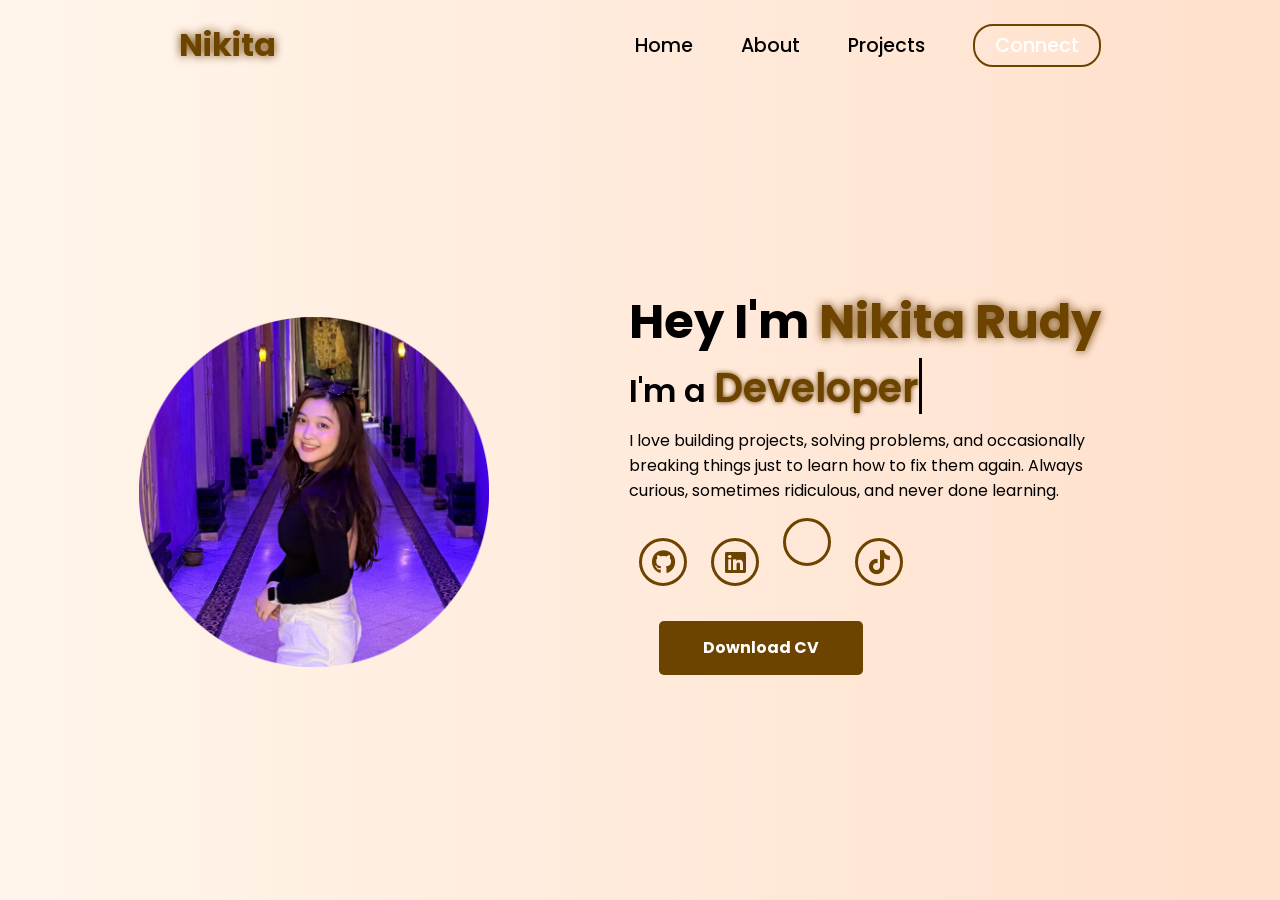
==== index.html @ a729717c "." ====
<!DOCTYPE html>
<html lang="en">
<head>
    <meta charset="UTF-8">
    <meta name="viewport" content="width=device-width, initial-scale=1.0">
    <link rel="stylesheet" href="https://cdnjs.cloudflare.com/ajax/libs/font-awesome/6.7.1/css/all.min.css">
    <title>Amelia Portfolio</title>
    <link rel="stylesheet" href="style.css">
    <link rel="stylesheet" href="https://unpkg.com/aos@next/dist/aos.css" />
</head>
<body>
    <div id="navbar-placeholder"></div>
        <section>
            <div class="main-container">
                <div class="image" data-aos="zoom-in-right" data-aos-duration="2500">
                    <img src="profilepic-photoaidcom-cropped.jpeg" alt="ProfilePic">
                </div>
                <div class="content">
                    <h1 data-aos="fade-left" data-aos-duration="1000" data-aos-delay="800">Hey I'm <span>Nikita Rudy </span></h1>
                    <div class="typewriter" data-aos="fade-right" data-aos-duration="1000" data-aos-delay="900">I'm a <span></span></div>
                    <p data-aos="flip-up" data-aos-duration="1000" data-aos-delay="1000">I love building projects, solving problems, and occasionally
  breaking things just to learn how to fix them again. Always curious, sometimes ridiculous,
  and never done learning.</p>
                    <div class="social-links" data-aos="flip-down" data-aos-duration="1000" data-aos-delay="1200">
                        <a href="https://github.com/nikitanathaniarudy" ><i class="fa-brands fa-github"></i></a>
                        
                        <a href="https://www.linkedin.com/in/nikita-nathania-rudy-60177925a/"><i class="fa-brands fa-linkedin"></i></a>
                        <a href="https://devpost.com/ocoiii18?ref_content=user-portfolio&ref_feature=portfolio&ref_medium=global-nav"><i class ="fa-brands fa-devpost"></i></a>
                        <a href="https://www.tiktok.com/@nikitanathania10"><i class="fa-brands fa-tiktok"></i></a>
                    </div>
                    <div class="btn" data-aos="zoom-out-left" data-aos-duration="1000" data-aos-delay="1300">
                        <a href="Resume_Nikita_Rudy(fix).pdf" target="_blank">
                        <button>Download CV</button>
                        </a>
                    </div>
                </div>
            </div>
        </section>
        <script>
            fetch("navbar.html")
              .then(response => response.text())
              .then(data => {
                document.getElementById("navbar-placeholder").innerHTML = data;
              });
          </script>
        <script src="https://unpkg.com/aos@next/dist/aos.js"></script>
        <script>
          AOS.init({offset:0});
        </script>
        <script>
            function hamburg(){
                const navbar = document.querySelector(".dropdown")
                navbar.style.transform = "translateY(0px)"
            }
            function cancel(){
                const navbar = document.querySelector(".dropdown")
                navbar.style.transform = "translateY(-500px)"
            }
        </script>
</body>
</html>
---- style.css ----
@import url('https://fonts.googleapis.com/css2?family=Poppins:wght@100;200;300;400;500;600&display=swap');

*{
    padding: 0;
    margin: 0;
    font-family: 'Poppins', sans-serif;
    box-sizing: border-box;
}

html{
    overflow-x: hidden;
}

body{
    width: 100%;
    height: 100vh;
    overflow: hidden;
    background: linear-gradient(to right, rgb(255,255,255), rgb(254,215,173));
}

nav{
    width: 100%;
    height: 10vh;
    position: sticky;
}


.nav-container{
    width: 100%;
    height: 100%;
    display: flex;
    justify-content: space-around;
    align-items: center;
}

.logo{
    color: black;
    font-size: 2rem;
    font-weight: bolder;
}

.logo span{
    color: rgb(109,67, 0);
    text-shadow: 0 0 10px rgb(109,67, 0);
}

.hamburg, .cancel{
    cursor: pointer;
    position: absolute;
    right: 15px;
    top: 10px;
    color: black;
    font-size: 2rem;
    display: none;
}

.nav-container .links {
    display: flex;
    gap: 3rem;
    align-items: center;
}

.nav-container .links a{
    position: relative;
    font-size: 1.2rem;
    color: black;
    text-decoration: none;
    font-weight: 500;
    transform: 0.3s linear;
}

.nav-container .links a::before{
    position: absolute;
    content: "";
    bottom: -3px;
    left: 0;
    width: 0%;
    height: 3px;
    background-color: rgb(109,67, 0);
    transition: 0.2s linear;
}

.nav-container .links a:hover::before{
    width: 100%;
}

.nav-container .contact-btn{
    background-color: transparent;
    padding: 5px 20px;
    border-radius: 20px;
    border: 2px solid rgb(109,67, 0);
    transition: 0.2s linear;
}

.nav-container .contact-btn a{
    color: white;
    transition: 0.3s linear;
}

.nav-container .contact-btn:hover, .nav-container .contact-btn:hover a{
    background-color: rgb(109,67, 0);
    color: white;
}

.nav-container .links a:hover{
    color: rgb(109,67, 0);
}

.dropdown{
    z-index: 100;
    position: absolute;
    top: 0;
    transform: translateY(-500px);
    width: 100%;
    height: auto;
    backdrop-filter: brightness(40%) blur(3px);
    box-shadow: 0 0 20px black;
    transition: 0.2s linear;
}

.dropdown .links a{
    color: white;
    display: flex;
    text-decoration: none;
    justify-content: center;
    padding: 15px 0;
    align-items: center;
    transition: 0.2s linear;
}

.dropdown .links a:hover{
    background-color: rgb(109,67, 0);
}

section{
    width: 100%;
    height: 90vh;
}

.main-container{
    width: 100%;
    height: 100%;
    display: flex;
    justify-content: space-evenly;
    align-items: center;
}
.main-container .image {
  position: relative;
  z-index: 1;
  width: 45%;
  max-width: 350px; /* caps the image size on large screens */
}
.main-container .image img{
    width: 100%;
}

.main-container .content{
    color: black;
    width: 40%;
    min-height: 100px;
}

.content h1{
    font-size: clamp(1rem, 2rem + 5vw, 3rem);
}

.content h1 span{
    color: rgb(109,67, 0);
    text-shadow: 0 0 10px rgb(109,67, 0);
}

.content .typewriter{
    font-weight: 600;
    font-size: clamp(1rem, 1rem + 5vw, 2rem);
}

.content .typewriter span{
    color: rgb(109,67, 0);
    font-size: 2.5rem;
    text-shadow: 0 0 5px rgb(109,67, 0);
    position: relative;
    transition: 0.3s linear;
}

.typewriter span::before{
    content: "Developer";
    animation: words 15s infinite;
}

.typewriter span::after{
    content: "";
    position: absolute;
    width: calc(100% + 8px);
    height: 100%;
    border-left: 3px solid black;
    animation:  cursor 0.6s linear infinite;
}

@keyframes cursor {
    to{
        border-left: 3px solid #b74b4b;
    }
}

@keyframes words {
    0%, 33%{
        content: "CS Student";
    }
    34%, 66%{
        content: "Full-Stack Developer";
    }
    67%, 100%{
        content: "Tech Explorer";
    }
}

.content p{
    font-size: clamp(0.4rem, 0.2rem + 9vw, 1rem);
    margin: 10px 0;
}

.social-links i{
    display: inline-flex;
    justify-content: center;
    align-items: center;
    width: 3rem;
    height: 3rem;
    background-color:transparent;
    border: 0.2rem solid rgb(109,67, 0);
    border-radius: 50%;
    color:rgb(109,67, 0);
    margin: 5px 10px;
    font-size: 1.5rem;
    transition: 0.2s linear;
}

.social-links i:hover{
    scale: 1.3;
    color: white;
    background-color: rgb(109,67, 0);
    filter: drop-shadow(0 0 10px rgb(109,67,0));
}

.content button{
    width: 40%;
    height: 6vh;
    margin: 30px;
    background-color: rgb(109,67, 0);
    color: white;
    border: none;
    outline: none;
    font-size: 100%;
    font-weight: 700;
    border-radius: 5px;
    transition: 0.2s linear;
}

.content button:hover{
 scale: 1.1;
 color: rgb(109,67, 0);
 border: 2px solid rgb(109,67, 0);
 background-color: transparent;
 font-weight: 700;
 box-shadow: 0 0 40px rgb(109,67, 0);
}

@media (max-width:884px) {
    body{
        overflow-y: visible;
    }

    nav .logo{
        position: absolute;
        top: 16px;
        left: 15px;
        font-size: 1.5rem;
    }

    .main-container{
        display: flex;
        flex-direction: column;
    }

    .nav-container .links{
        display: none;
    }

    .hamburg,.cancel{
        display: block;
    }

    .main-container .content{
        width: 80%;
    }

    .social-links i{
        width: 2.5rem;
        height: 2.5rem;
        font-size: 1.5rem;
    }
    .cancel{
        color: white;
    }

    .main-container .image{
        width: 80%;
        margin-bottom: 0px;
    }
}
/* Outer wrapper to center the project container */
/* Full-page scrollable layout */
body, html {
    margin: 0;
    padding: 0;
    height: 100%;
    font-family: 'Montserrat', sans-serif;
    background: linear-gradient(to right, #fff5eb, #ffe0cc);
    overflow-y: scroll;
  }
  
  /* Wrapper for all content */
  .projects-page {
    padding: 3rem 1rem;
    max-width: 900px;
    margin: 0 auto;
    text-align: center;
  }
  
  /* Title */
  .projects-page h1 {
    font-size: 2.5rem;
    margin-bottom: 2rem;
  }
  
  /* Container that stacks all project cards */
  .projects-container {
    display: flex;
    flex-direction: column;
    gap: 2rem;
  }
  
  /* Individual project block */
  .project-card {
    background:rgb(255, 194, 159);
    border-radius: 16px;
    padding: 2rem;
    box-shadow: 0 4px 12px rgba(0, 0, 0, 0.1);
    text-align: center;
  }
  
  /* Image */
  .project-image {
    width: 100%;
    max-width: 400px;
    height: auto;
    border-radius: 12px;
    margin-bottom: 1.5rem;
  }
  
  /* Headings and paragraph */
  .project-card h2 {
    font-size: 2rem;
    margin: 0 0 1rem;
    font-weight: 700;
  }
  
  .project-card p {
    font-size: 1.1rem;
    font-weight: 500;
    color: rgb(109,67,0);
    margin: 0;
  }
  .viewproject-button button {
    margin-top: 1rem;
    background-color: #f6dbc2;
    color:rgb(109,67,0);
    border: none;
    padding: 0.6rem 1.2rem;
    border-radius: 8px;
    font-size: 1rem;
    cursor: pointer;
    transition: background-color 0.3s ease;
  }
  
  .viewproject-button button:hover {
    background-color: #fca554;
  }
  
  /* About Section */
.about-header {
    font-size: 2.5rem;
    font-weight: 700;
    color: rgb(109, 67, 0);
    text-align: center;
    margin-top: 2rem;
    text-shadow: 0 0 5px rgba(109, 67, 0, 0.3);
  }
  
  .p-about {
    max-width: 800px;
    margin: 1rem auto 3rem;
    text-align: center;
    font-size: 1.5rem;
    color: #333;
    padding: 0 1rem;
  }
  
  /* Experience Section */
  .experience-box {
    display: flex;
    flex-direction: column;
    align-items: center;
    gap: 1.5rem;
    padding: 2rem 1rem;
    max-width: 900px;
    margin: 0 auto;
  }
  
  /* Individual Experience Item */
  .experience-header {
    background: rgb(255, 228, 207);
    border: 2px solid rgb(109, 67, 0);
    border-radius: 12px;
    padding: 1rem 2rem;
    width: 100%;
    max-width: 700px;
    text-align: center;
    box-shadow: 0 4px 8px rgba(109, 67, 0, 0.1);
    transition: transform 0.3s ease;
  }
  
  .experience-header:hover {
    transform: translateY(-5px);
  }
  
  .experience-header h1 {
    font-size: 1.25rem;
    color: rgb(109, 67, 0);
    font-weight: 600;
  }
  
  /* Responsive Tweaks */
  @media (max-width: 600px) {
    .about-header {
      font-size: 2rem;
    }
  
    .experience-header h1 {
      font-size: 1rem;
    }
  
    .experience-box {
      padding: 1rem;
    }
  }
  /* Form Container */
form {
    max-width: 500px;
    margin: 2rem auto;
    background-color: #fff3e6;
    padding: 2rem;
    border-radius: 12px;
    box-shadow: 0 4px 15px rgba(109, 67, 0, 0.2);
  }
  
  /* Heading */
  form h1,
  body > h1 {
    text-align: center;
    font-size: 2.2rem;
    color: rgb(109, 67, 0);
    margin-bottom: 1.5rem;
  }
  
  /* Form Labels */
  form label {
    display: block;
    margin-bottom: 0.5rem;
    font-weight: 600;
    color: rgb(109, 67, 0);
  }
  
  /* Inputs */
  .form-control {
    width: 100%;
    padding: 0.6rem 1rem;
    font-size: 1rem;
    border: 2px solid rgb(247, 200, 157);
    border-radius: 8px;
    margin-bottom: 1rem;
    outline: none;
    transition: 0.3s ease-in-out;
    background-color: #fff;
  }
  
  .form-control:focus {
    border-color: rgb(109, 67, 0);
    box-shadow: 0 0 5px rgb(109, 67, 0);
  }
  
  /* Small helper text */
  .form-text {
    font-size: 0.85rem;
    color: #7a5b39;
    margin-top: -0.5rem;
    margin-bottom: 1rem;
    display: block;
  }
  
  /* Checkbox */
  .form-check {
    display: flex;
    align-items: center;
    margin-bottom: 1.5rem;
  }
  
  .form-check-input {
    margin-right: 10px;
    accent-color: rgb(109, 67, 0);
  }
  
  .form-check-label {
    color: rgb(109, 67, 0);
  }
  
  /* Submit Button */
  .btn-primary {
    background-color: rgb(109, 67, 0);
    color: white;
    padding: 0.6rem 1.5rem;
    border: none;
    border-radius: 8px;
    font-size: 1rem;
    font-weight: 600;
    cursor: pointer;
    transition: background-color 0.3s ease, transform 0.2s ease;
  }
  
  .btn-primary:hover {
    background-color: #fca554;
    transform: scale(1.05);
  }
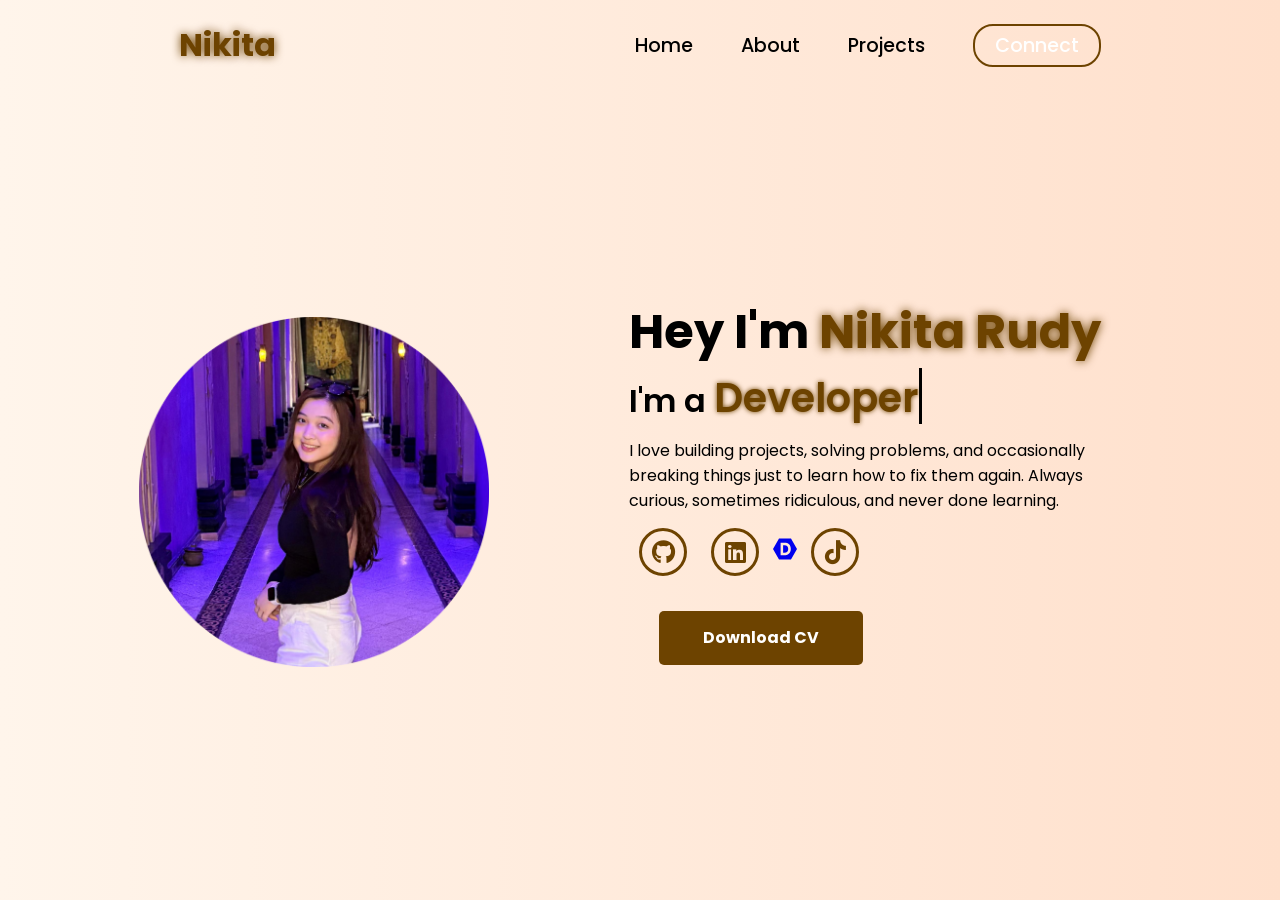
==== commit 7bc97750: "Update index.html" ====
--- a/index.html
+++ b/index.html
@@ -25,7 +25,12 @@
                         <a href="https://github.com/nikitanathaniarudy" ><i class="fa-brands fa-github"></i></a>
                         
                         <a href="https://www.linkedin.com/in/nikita-nathania-rudy-60177925a/"><i class="fa-brands fa-linkedin"></i></a>
-                        <a href="https://devpost.com/ocoiii18?ref_content=user-portfolio&ref_feature=portfolio&ref_medium=global-nav"><i class ="fa-brands fa-devpost"></i></a>
+                        <a href="https://devpost.com/ocoiii18" target="_blank" style="width:24px; height:24px; display:inline-block;">
+  <svg role="img" viewBox="0 0 24 24" width="24" height="24" fill="currentColor" xmlns="http://www.w3.org/2000/svg">
+    <title>Devpost</title>
+    <path d="M6.002 1.61L0 12.004 6.002 22.39h11.996L24 12.004 17.998 1.61zm1.593 4.084h3.947c3.605 0 6.276 1.695 6.276 6.31 0 4.436-3.21 6.302-6.456 6.302H7.595zm2.517 2.449v7.714h1.241c2.646 0 3.862-1.55 3.862-3.861.009-2.569-1.096-3.853-3.767-3.853Z"/>
+  </svg>
+</a>
                         <a href="https://www.tiktok.com/@nikitanathania10"><i class="fa-brands fa-tiktok"></i></a>
                     </div>
                     <div class="btn" data-aos="zoom-out-left" data-aos-duration="1000" data-aos-delay="1300">
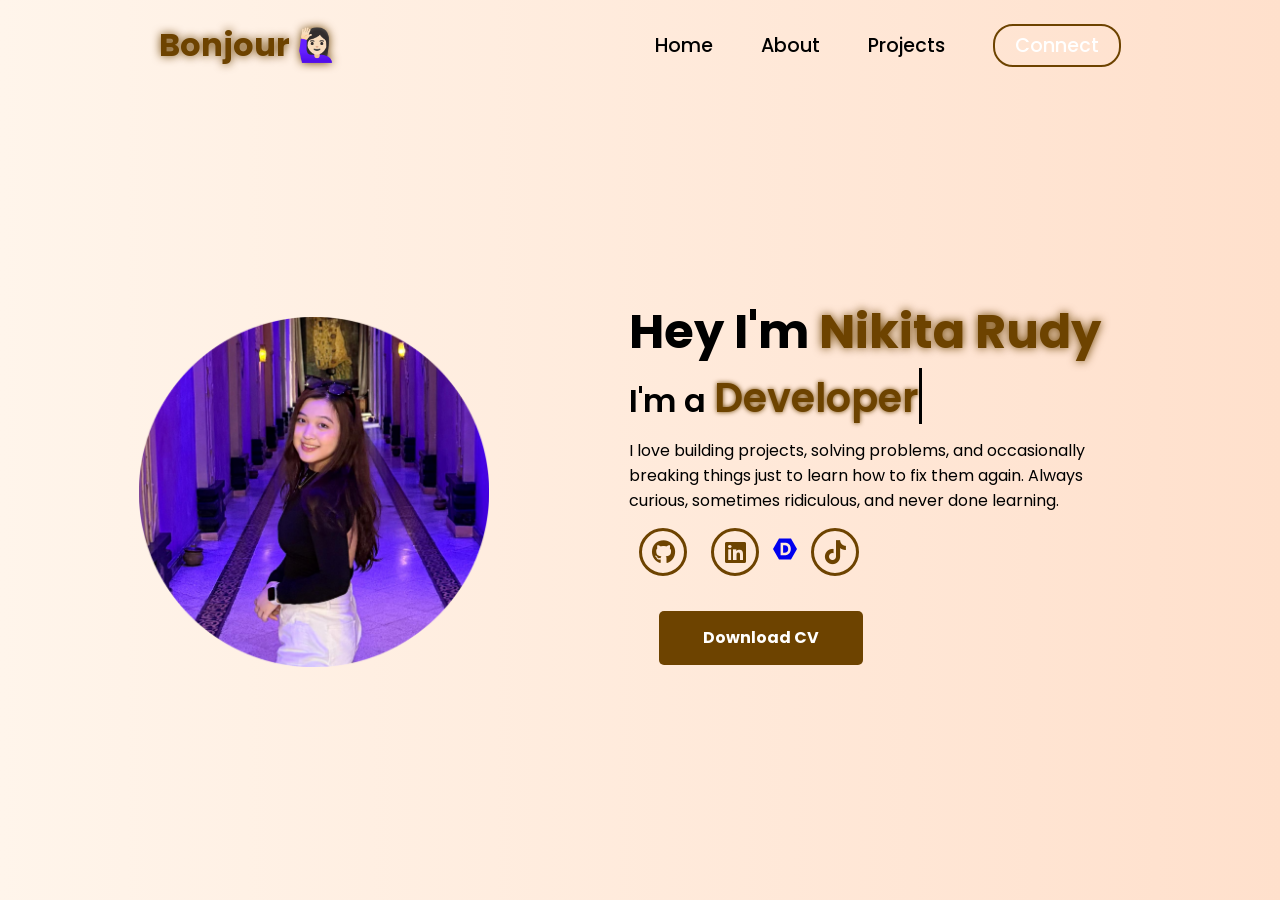
==== commit 85336fe2: "Update index.html" ====
--- a/index.html
+++ b/index.html
@@ -4,7 +4,7 @@
     <meta charset="UTF-8">
     <meta name="viewport" content="width=device-width, initial-scale=1.0">
     <link rel="stylesheet" href="https://cdnjs.cloudflare.com/ajax/libs/font-awesome/6.7.1/css/all.min.css">
-    <title>Amelia Portfolio</title>
+    <title>Nikita Portfolio</title>
     <link rel="stylesheet" href="style.css">
     <link rel="stylesheet" href="https://unpkg.com/aos@next/dist/aos.css" />
 </head>
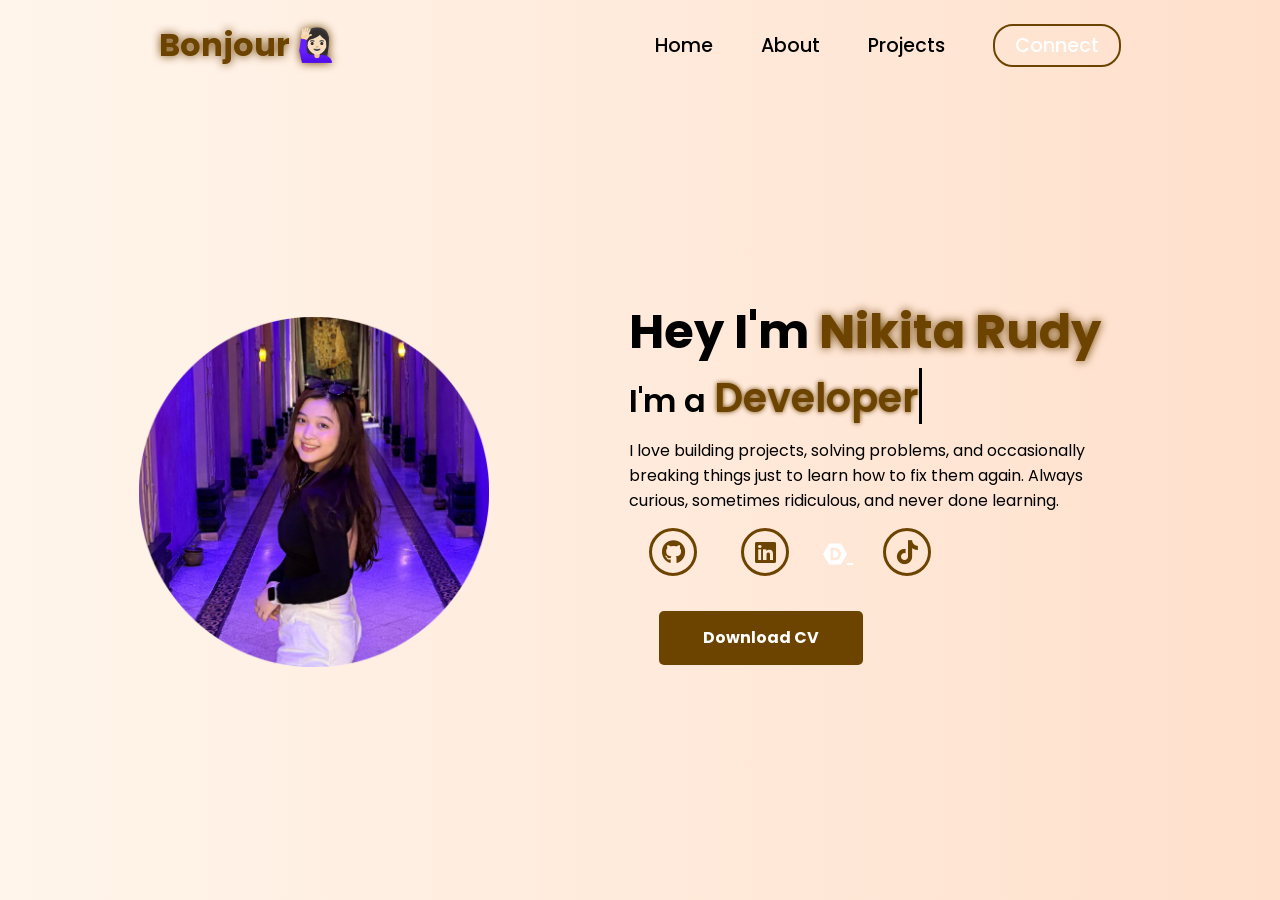
==== commit 2559bb9e: "." ====
--- a/index.html
+++ b/index.html
@@ -25,11 +25,11 @@
                         <a href="https://github.com/nikitanathaniarudy" ><i class="fa-brands fa-github"></i></a>
                         
                         <a href="https://www.linkedin.com/in/nikita-nathania-rudy-60177925a/"><i class="fa-brands fa-linkedin"></i></a>
-                        <a href="https://devpost.com/ocoiii18" target="_blank" style="width:24px; height:24px; display:inline-block;">
-  <svg role="img" viewBox="0 0 24 24" width="24" height="24" fill="currentColor" xmlns="http://www.w3.org/2000/svg">
-    <title>Devpost</title>
-    <path d="M6.002 1.61L0 12.004 6.002 22.39h11.996L24 12.004 17.998 1.61zm1.593 4.084h3.947c3.605 0 6.276 1.695 6.276 6.31 0 4.436-3.21 6.302-6.456 6.302H7.595zm2.517 2.449v7.714h1.241c2.646 0 3.862-1.55 3.862-3.861.009-2.569-1.096-3.853-3.767-3.853Z"/>
-  </svg>
+                        <a href="https://devpost.com/ocoiii18" target="_blank" class="devpost-icon">
+    <svg xmlns="http://www.w3.org/2000/svg" viewBox="0 0 24 24" width="24" height="24" fill="currentColor">
+      <path d="M6.002 1.61L0 12.004 6.002 22.39h11.996L24 12.004 17.998 1.61zm1.593 4.084h3.947c3.605 0 6.276 1.695 6.276 6.31 0 4.436-3.21 6.302-6.456 6.302H7.595zm2.517 2.449v7.714h1.241c2.646 0 3.862-1.55 3.862-3.861.009-2.569-1.096-3.853-3.767-3.853Z"/>
+    </svg>
+  </a>
 </a>
                         <a href="https://www.tiktok.com/@nikitanathania10"><i class="fa-brands fa-tiktok"></i></a>
                     </div>
--- a/style.css
+++ b/style.css
@@ -540,6 +540,23 @@
     background-color: #fca554;
     transform: scale(1.05);
   }
+  .social-links a {
+  color: #ffffff;        /* base color */
+  font-size: 24px;       /* size for FA icons */
+  margin: 0 10px;
+  transition: 0.3s;
+}
+
+.social-links a svg {
+  width: 24px; 
+  height: 24px;
+  fill: currentColor;   /* inherit the same color as FA icons */
+  vertical-align: middle;
+}
+
+.social-links a:hover {
+  color: #57C1FF;       /* hover highlight (Devpost blue) */
+}
 
   
   
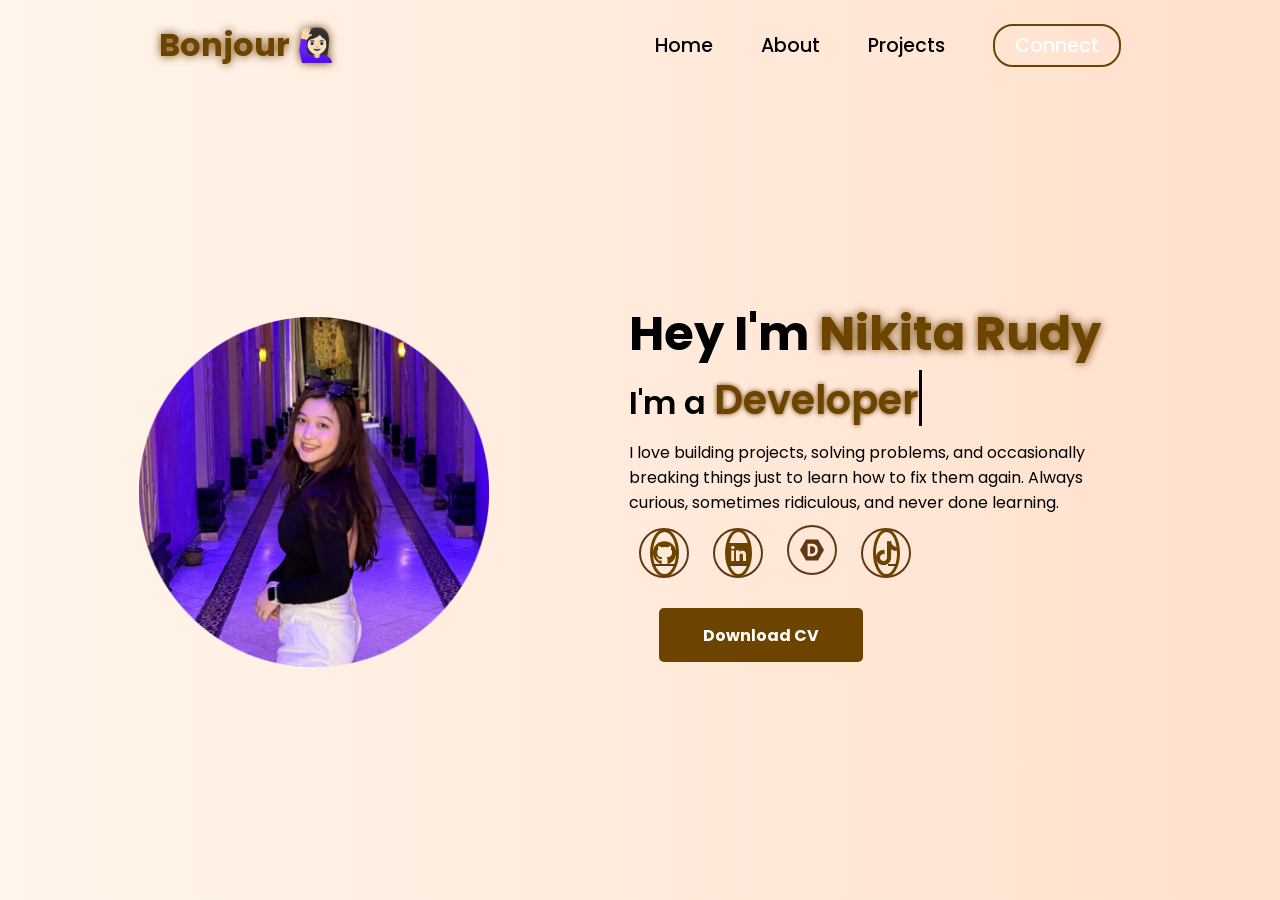
==== commit ae54f38a: "." ====
--- a/index.html
+++ b/index.html
@@ -25,10 +25,11 @@
                         <a href="https://github.com/nikitanathaniarudy" ><i class="fa-brands fa-github"></i></a>
                         
                         <a href="https://www.linkedin.com/in/nikita-nathania-rudy-60177925a/"><i class="fa-brands fa-linkedin"></i></a>
-                        <a href="https://devpost.com/ocoiii18" target="_blank" class="devpost-icon">
-    <svg xmlns="http://www.w3.org/2000/svg" viewBox="0 0 24 24" width="24" height="24" fill="currentColor">
-      <path d="M6.002 1.61L0 12.004 6.002 22.39h11.996L24 12.004 17.998 1.61zm1.593 4.084h3.947c3.605 0 6.276 1.695 6.276 6.31 0 4.436-3.21 6.302-6.456 6.302H7.595zm2.517 2.449v7.714h1.241c2.646 0 3.862-1.55 3.862-3.861.009-2.569-1.096-3.853-3.767-3.853Z"/>
-    </svg>
+                       <a href="https://devpost.com/ocoiii18" target="_blank" class="devpost-icon">
+  <svg xmlns="http://www.w3.org/2000/svg" viewBox="0 0 24 24" width="24" height="24" fill="currentColor">
+    <path d="M6.002 1.61L0 12.004 6.002 22.39h11.996L24 12.004 17.998 1.61zm1.593 4.084h3.947c3.605 0 6.276 1.695 6.276 6.31 0 4.436-3.21 6.302-6.456 6.302H7.595zm2.517 2.449v7.714h1.241c2.646 0 3.862-1.55 3.862-3.861.009-2.569-1.096-3.853-3.767-3.853Z"/>
+  </svg>
+</a>
   </a>
 </a>
                         <a href="https://www.tiktok.com/@nikitanathania10"><i class="fa-brands fa-tiktok"></i></a>
--- a/style.css
+++ b/style.css
@@ -540,18 +540,23 @@
     background-color: #fca554;
     transform: scale(1.05);
   }
-  .social-links a {
-  color: #ffffff;        /* base color */
-  font-size: 24px;       /* size for FA icons */
+ .social-links a {
+  color: #603813;             /* brown tone */
+  font-size: 24px;
   margin: 0 10px;
   transition: 0.3s;
-}
-
+  display: inline-flex;
+  align-items: center;
+  justify-content: center;
+  width: 50px;                /* same size circle */
+  height: 50px;
+  border: 2px solid currentColor;
+  border-radius: 50%;
+}
 .social-links a svg {
-  width: 24px; 
+  width: 24px;
   height: 24px;
-  fill: currentColor;   /* inherit the same color as FA icons */
-  vertical-align: middle;
+  fill: currentColor;
 }
 
 .social-links a:hover {
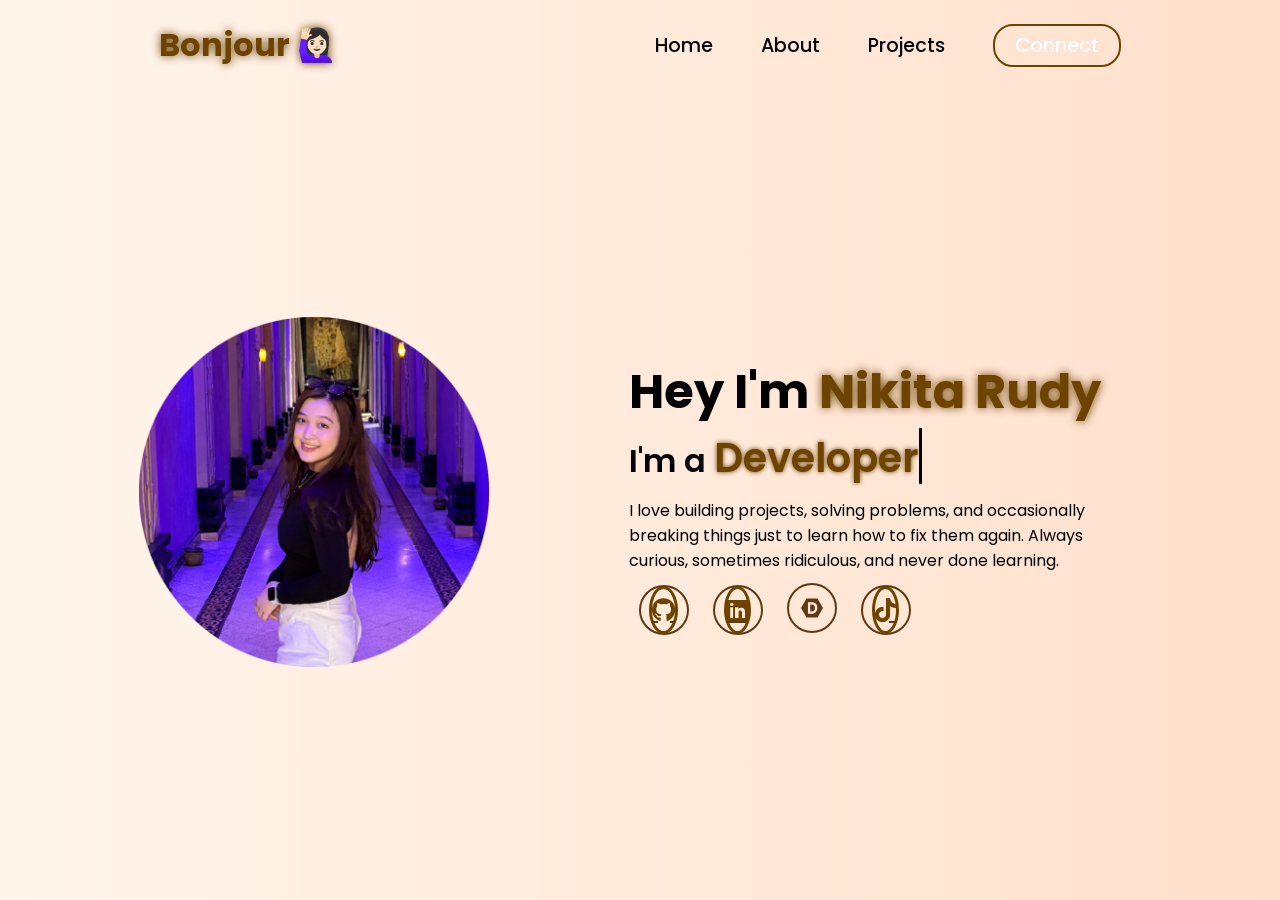
==== commit 07027527: "." ====
--- a/index.html
+++ b/index.html
@@ -21,26 +21,18 @@
                     <p data-aos="flip-up" data-aos-duration="1000" data-aos-delay="1000">I love building projects, solving problems, and occasionally
   breaking things just to learn how to fix them again. Always curious, sometimes ridiculous,
   and never done learning.</p>
-                    <div class="social-links" data-aos="flip-down" data-aos-duration="1000" data-aos-delay="1200">
-                        <a href="https://github.com/nikitanathaniarudy" ><i class="fa-brands fa-github"></i></a>
-                        
-                        <a href="https://www.linkedin.com/in/nikita-nathania-rudy-60177925a/"><i class="fa-brands fa-linkedin"></i></a>
-                       <a href="https://devpost.com/ocoiii18" target="_blank" class="devpost-icon">
-  <svg xmlns="http://www.w3.org/2000/svg" viewBox="0 0 24 24" width="24" height="24" fill="currentColor">
-    <path d="M6.002 1.61L0 12.004 6.002 22.39h11.996L24 12.004 17.998 1.61zm1.593 4.084h3.947c3.605 0 6.276 1.695 6.276 6.31 0 4.436-3.21 6.302-6.456 6.302H7.595zm2.517 2.449v7.714h1.241c2.646 0 3.862-1.55 3.862-3.861.009-2.569-1.096-3.853-3.767-3.853Z"/>
-  </svg>
-</a>
+                    <div class="social-links">
+  <a href="https://github.com/nikitanathaniarudy"><i class="fa-brands fa-github"></i></a>
+  <a href="https://www.linkedin.com/in/nikita-nathania-rudy-60177925a/"><i class="fa-brands fa-linkedin"></i></a>
+  <a href="https://devpost.com/ocoiii18" target="_blank" class="devpost">
+    <svg xmlns="http://www.w3.org/2000/svg" viewBox="0 0 24 24">
+      <path d="M6.002 1.61L0 12.004 6.002 22.39h11.996L24 12.004 17.998 1.61zm1.593 4.084h3.947c3.605 0 6.276 1.695 6.276 6.31 0 4.436-3.21 6.302-6.456 6.302H7.595zm2.517 2.449v7.714h1.241c2.646 0 3.862-1.55 3.862-3.861.009-2.569-1.096-3.853-3.767-3.853Z"/>
+    </svg>
   </a>
-</a>
-                        <a href="https://www.tiktok.com/@nikitanathania10"><i class="fa-brands fa-tiktok"></i></a>
-                    </div>
-                    <div class="btn" data-aos="zoom-out-left" data-aos-duration="1000" data-aos-delay="1300">
-                        <a href="Resume_Nikita_Rudy(fix).pdf" target="_blank">
-                        <button>Download CV</button>
-                        </a>
-                    </div>
-                </div>
-            </div>
+  <a href="https://www.tiktok.com/@nikitanathania10"><i class="fa-brands fa-tiktok"></i></a>
+</div>
+  
+    
         </section>
         <script>
             fetch("navbar.html")
--- a/style.css
+++ b/style.css
@@ -541,22 +541,23 @@
     transform: scale(1.05);
   }
  .social-links a {
-  color: #603813;             /* brown tone */
+  color: #603813;                 /* brown tone */
   font-size: 24px;
   margin: 0 10px;
   transition: 0.3s;
   display: inline-flex;
   align-items: center;
   justify-content: center;
-  width: 50px;                /* same size circle */
+  width: 50px;
   height: 50px;
-  border: 2px solid currentColor;
+  border: 2px solid currentColor; /* makes the circle */
   border-radius: 50%;
 }
+
 .social-links a svg {
-  width: 24px;
-  height: 24px;
-  fill: currentColor;
+  width: 22px;
+  height: 22px;
+  fill: currentColor;              /* inherits color */
 }
 
 .social-links a:hover {
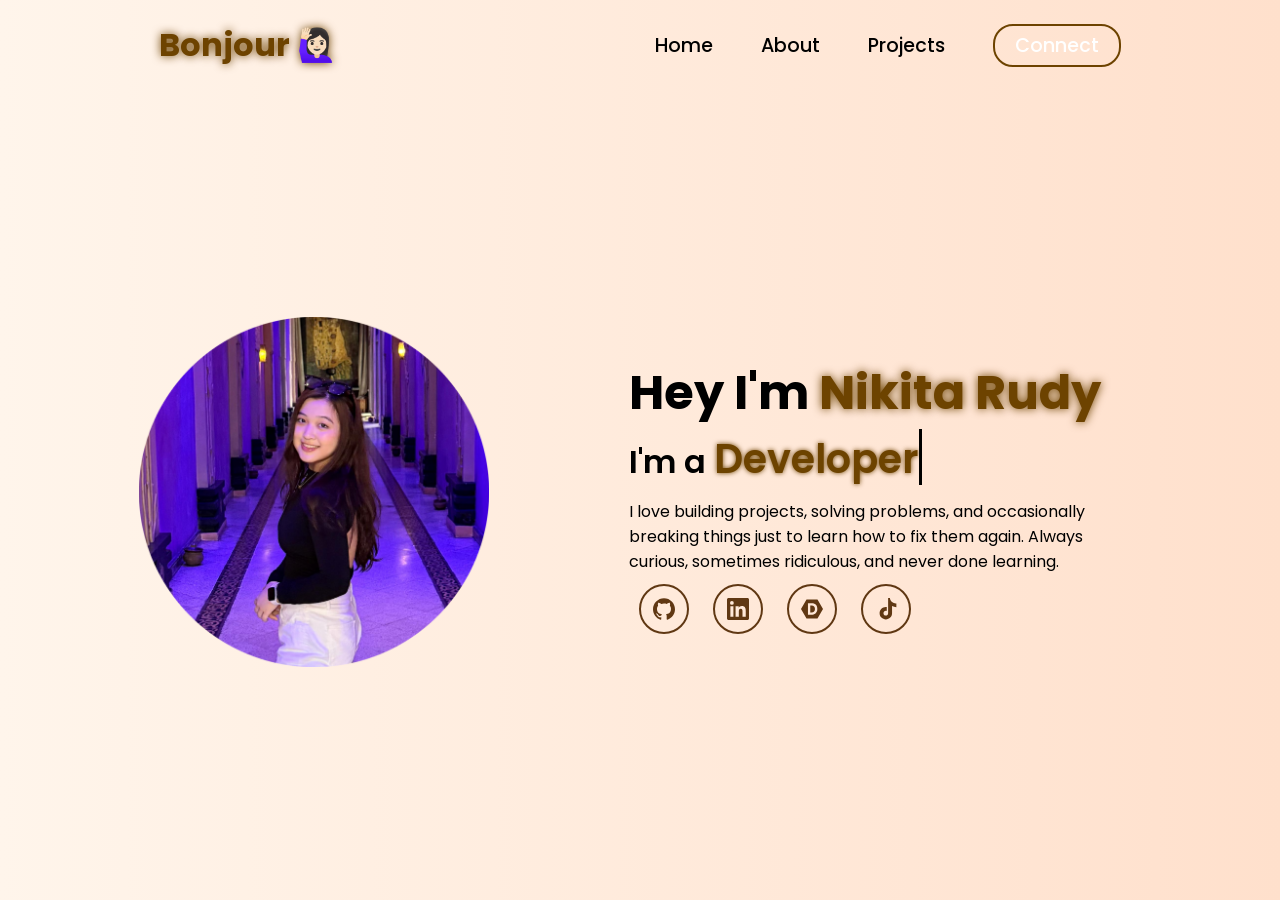
==== commit 46446589: "." ====
--- a/index.html
+++ b/index.html
@@ -22,14 +22,60 @@
   breaking things just to learn how to fix them again. Always curious, sometimes ridiculous,
   and never done learning.</p>
                     <div class="social-links">
-  <a href="https://github.com/nikitanathaniarudy"><i class="fa-brands fa-github"></i></a>
-  <a href="https://www.linkedin.com/in/nikita-nathania-rudy-60177925a/"><i class="fa-brands fa-linkedin"></i></a>
-  <a href="https://devpost.com/ocoiii18" target="_blank" class="devpost">
+  <!-- GitHub -->
+  <a href="https://github.com/nikitanathaniarudy" target="_blank">
     <svg xmlns="http://www.w3.org/2000/svg" viewBox="0 0 24 24">
-      <path d="M6.002 1.61L0 12.004 6.002 22.39h11.996L24 12.004 17.998 1.61zm1.593 4.084h3.947c3.605 0 6.276 1.695 6.276 6.31 0 4.436-3.21 6.302-6.456 6.302H7.595zm2.517 2.449v7.714h1.241c2.646 0 3.862-1.55 3.862-3.861.009-2.569-1.096-3.853-3.767-3.853Z"/>
+      <path d="M12 .297c-6.63 0-12 5.373-12 12 0 5.303 
+      3.438 9.8 8.205 11.385.6.113.82-.258.82-.577 
+      0-.285-.01-1.04-.015-2.04-3.338.724-4.042-1.61-4.042-1.61-.546-1.387-1.333-1.757-1.333-1.757-1.09-.744.084-.729.084-.729 
+      1.205.084 1.84 1.236 1.84 1.236 1.07 1.835 2.807 1.305 
+      3.492.998.108-.776.418-1.305.762-1.605-2.665-.305-5.466-1.332-5.466-5.93 
+      0-1.31.468-2.38 1.235-3.22-.135-.304-.54-1.527.105-3.176 
+      0 0 1.005-.322 3.3 1.23a11.52 11.52 0 0 1 3-.405c1.02.005 
+      2.045.138 3 .405 2.28-1.552 3.285-1.23 3.285-1.23.645 
+      1.65.24 2.872.12 3.176.765.84 1.23 1.91 1.23 
+      3.22 0 4.61-2.805 5.62-5.475 5.92.42.36.81 
+      1.096.81 2.22 0 1.606-.015 2.896-.015 
+      3.286 0 .315.21.69.825.57C20.565 22.092 24 
+      17.592 24 12.297c0-6.627-5.373-12-12-12"/>
     </svg>
   </a>
-  <a href="https://www.tiktok.com/@nikitanathania10"><i class="fa-brands fa-tiktok"></i></a>
+
+  <!-- LinkedIn -->
+  <a href="https://www.linkedin.com/in/nikita-nathania-rudy-60177925a/" target="_blank">
+    <svg xmlns="http://www.w3.org/2000/svg" viewBox="0 0 24 24">
+      <path d="M20.447 20.452h-3.554v-5.569c0-1.328-.026-3.037-1.852-3.037-1.853 
+      0-2.136 1.445-2.136 2.939v5.667H9.354V9h3.414v1.561h.049c.476-.9 
+      1.637-1.852 3.37-1.852 3.602 0 4.268 2.37 4.268 
+      5.455v6.288zM5.337 7.433a2.062 2.062 0 1 1 
+      0-4.124 2.062 2.062 0 0 1 0 4.124zM6.996 20.452H3.675V9h3.321v11.452zM22.225 
+      0H1.771C.792 0 0 .771 0 1.723v20.555C0 23.229.792 
+      24 1.771 24h20.451C23.2 24 24 23.229 24 
+      22.278V1.723C24 .771 23.2 0 22.222 0z"/>
+    </svg>
+  </a>
+
+  <!-- Devpost -->
+  <a href="https://devpost.com/ocoiii18" target="_blank">
+    <svg xmlns="http://www.w3.org/2000/svg" viewBox="0 0 24 24">
+      <path d="M6.002 1.61L0 12.004 6.002 22.39h11.996L24 12.004 17.998 1.61zm1.593 4.084h3.947c3.605 0 6.276 1.695 6.276 6.31 
+      0 4.436-3.21 6.302-6.456 6.302H7.595zm2.517 2.449v7.714h1.241c2.646 
+      0 3.862-1.55 3.862-3.861.009-2.569-1.096-3.853-3.767-3.853Z"/>
+    </svg>
+  </a>
+
+  <!-- TikTok -->
+  <a href="https://www.tiktok.com/@nikitanathania10" target="_blank">
+    <svg xmlns="http://www.w3.org/2000/svg" viewBox="0 0 24 24">
+      <path d="M12.139 0h4.137c.142 1.78 1.03 3.35 
+      2.33 4.44 1.3 1.09 3 1.59 4.71 1.44v4.2c-1.64-.05-3.28-.49-4.71-1.3v7.83c0 
+      1.8-.72 3.52-2 4.78-1.27 1.27-3 2-4.79 
+      2-1.79 0-3.52-.73-4.8-2-1.27-1.26-1.99-2.98-1.99-4.78 
+      0-3.73 3.02-6.76 6.75-6.76.35 0 .7.03 1.06.1v4.22c-.34-.11-.7-.17-1.06-.17-1.39 
+      0-2.52 1.14-2.52 2.54 0 1.39 1.13 2.52 2.52 2.52 1.4 0 2.53-1.13 
+      2.53-2.52V0z"/>
+    </svg>
+  </a>
 </div>
   
     
--- a/style.css
+++ b/style.css
@@ -540,7 +540,7 @@
     background-color: #fca554;
     transform: scale(1.05);
   }
- .social-links a {
+  .social-links a {
   color: #603813;                 /* brown tone */
   font-size: 24px;
   margin: 0 10px;
@@ -550,18 +550,14 @@
   justify-content: center;
   width: 50px;
   height: 50px;
-  border: 2px solid currentColor; /* makes the circle */
+  border: 2px solid currentColor; /* circle outline */
   border-radius: 50%;
 }
 
 .social-links a svg {
   width: 22px;
   height: 22px;
-  fill: currentColor;              /* inherits color */
-}
-
-.social-links a:hover {
-  color: #57C1FF;       /* hover highlight (Devpost blue) */
+  fill: currentColor;              /* makes icons same color */
 }
 
   
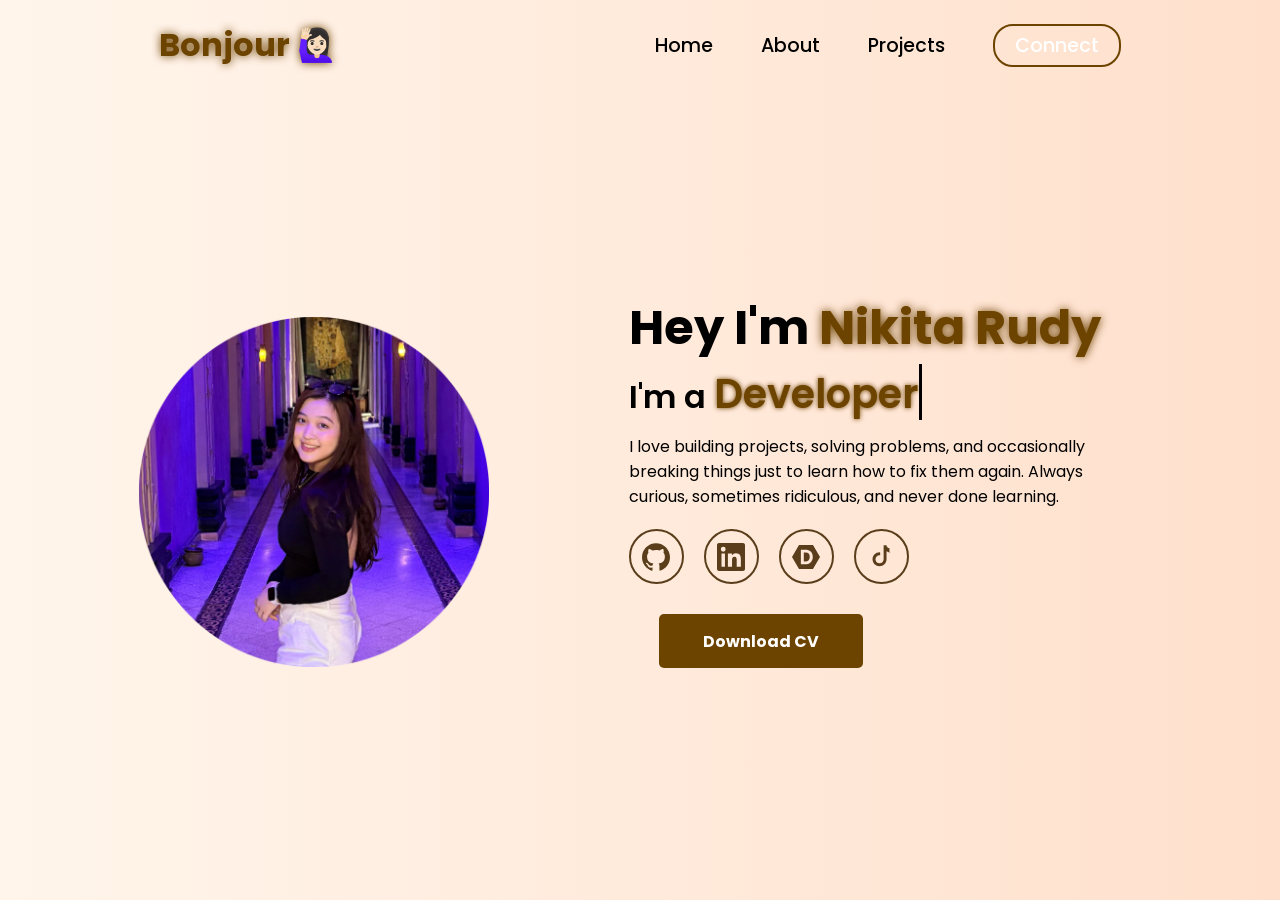
==== commit 1a0b22c7: "." ====
--- a/index.html
+++ b/index.html
@@ -24,61 +24,70 @@
                     <div class="social-links">
   <!-- GitHub -->
   <a href="https://github.com/nikitanathaniarudy" target="_blank">
-    <svg xmlns="http://www.w3.org/2000/svg" viewBox="0 0 24 24">
-      <path d="M12 .297c-6.63 0-12 5.373-12 12 0 5.303 
-      3.438 9.8 8.205 11.385.6.113.82-.258.82-.577 
-      0-.285-.01-1.04-.015-2.04-3.338.724-4.042-1.61-4.042-1.61-.546-1.387-1.333-1.757-1.333-1.757-1.09-.744.084-.729.084-.729 
-      1.205.084 1.84 1.236 1.84 1.236 1.07 1.835 2.807 1.305 
-      3.492.998.108-.776.418-1.305.762-1.605-2.665-.305-5.466-1.332-5.466-5.93 
-      0-1.31.468-2.38 1.235-3.22-.135-.304-.54-1.527.105-3.176 
-      0 0 1.005-.322 3.3 1.23a11.52 11.52 0 0 1 3-.405c1.02.005 
-      2.045.138 3 .405 2.28-1.552 3.285-1.23 3.285-1.23.645 
-      1.65.24 2.872.12 3.176.765.84 1.23 1.91 1.23 
-      3.22 0 4.61-2.805 5.62-5.475 5.92.42.36.81 
-      1.096.81 2.22 0 1.606-.015 2.896-.015 
-      3.286 0 .315.21.69.825.57C20.565 22.092 24 
-      17.592 24 12.297c0-6.627-5.373-12-12-12"/>
+    <svg xmlns="http://www.w3.org/2000/svg" viewBox="0 0 24 24" class="icon">
+      <path d="M12 .297c-6.63 0-12 5.373-12 12 
+               0 5.303 3.438 9.8 8.205 11.385.6.113.82-.258.82-.577 
+               0-.285-.01-1.04-.015-2.04-3.338.724-4.042-1.61-4.042-1.61 
+               -.546-1.385-1.333-1.754-1.333-1.754 
+               -1.089-.744.084-.729.084-.729 
+               1.205.084 1.84 1.236 1.84 1.236 
+               1.07 1.835 2.807 1.305 3.492.998 
+               .108-.776.418-1.305.762-1.605 
+               -2.665-.3-5.466-1.334-5.466-5.93 
+               0-1.31.465-2.381 1.235-3.221 
+               -.135-.303-.54-1.523.105-3.176 0 0 1.005-.322 
+               3.3 1.23a11.5 11.5 0 0 1 3.003-.404 
+               c1.02.005 2.045.138 3.003.404 
+               2.28-1.552 3.285-1.23 3.285-1.23 
+               .645 1.653.24 2.873.12 3.176 
+               .765.84 1.23 1.911 1.23 3.221 
+               0 4.61-2.805 5.625-5.475 5.92 
+               .429.372.81 1.102.81 2.222 
+               0 1.606-.015 2.896-.015 3.286 
+               0 .315.21.69.825.57 
+               C20.565 22.092 24 17.592 24 12.297 
+               c0-6.627-5.373-12-12-12"/>
     </svg>
   </a>
 
   <!-- LinkedIn -->
   <a href="https://www.linkedin.com/in/nikita-nathania-rudy-60177925a/" target="_blank">
-    <svg xmlns="http://www.w3.org/2000/svg" viewBox="0 0 24 24">
-      <path d="M20.447 20.452h-3.554v-5.569c0-1.328-.026-3.037-1.852-3.037-1.853 
-      0-2.136 1.445-2.136 2.939v5.667H9.354V9h3.414v1.561h.049c.476-.9 
-      1.637-1.852 3.37-1.852 3.602 0 4.268 2.37 4.268 
-      5.455v6.288zM5.337 7.433a2.062 2.062 0 1 1 
-      0-4.124 2.062 2.062 0 0 1 0 4.124zM6.996 20.452H3.675V9h3.321v11.452zM22.225 
-      0H1.771C.792 0 0 .771 0 1.723v20.555C0 23.229.792 
-      24 1.771 24h20.451C23.2 24 24 23.229 24 
-      22.278V1.723C24 .771 23.2 0 22.222 0z"/>
+    <svg xmlns="http://www.w3.org/2000/svg" viewBox="0 0 24 24" class="icon">
+      <path d="M20.447 20.452h-3.554v-5.569c0-1.327-.027-3.037-1.852-3.037 
+               -1.853 0-2.136 1.445-2.136 2.939v5.667H9.351V9h3.414v1.561h.049 
+               c.477-.9 1.637-1.852 3.37-1.852 
+               3.605 0 4.271 2.372 4.271 5.455v6.288zM5.337 7.433 
+               a2.062 2.062 0 1 1 0-4.124 2.062 2.062 0 0 1 0 4.124zM6.813 
+               20.452H3.861V9h2.952v11.452zM22.225 0H1.771C.792 0 0 
+               .771 0 1.723v20.549C0 23.23.792 24 1.771 
+               24h20.451C23.2 24 24 23.23 24 
+               22.271V1.723C24 .771 23.2 0 22.222 0z"/>
     </svg>
   </a>
 
   <!-- Devpost -->
   <a href="https://devpost.com/ocoiii18" target="_blank">
-    <svg xmlns="http://www.w3.org/2000/svg" viewBox="0 0 24 24">
-      <path d="M6.002 1.61L0 12.004 6.002 22.39h11.996L24 12.004 17.998 1.61zm1.593 4.084h3.947c3.605 0 6.276 1.695 6.276 6.31 
-      0 4.436-3.21 6.302-6.456 6.302H7.595zm2.517 2.449v7.714h1.241c2.646 
-      0 3.862-1.55 3.862-3.861.009-2.569-1.096-3.853-3.767-3.853Z"/>
+    <svg xmlns="http://www.w3.org/2000/svg" viewBox="0 0 24 24" class="icon">
+      <path d="M6.002 1.61L0 12.004 6.002 22.39h11.996L24 12.004 17.998 1.61zm1.593 4.084h3.947c3.605 0 6.276 1.695 6.276 6.31 0 4.436-3.21 6.302-6.456 6.302H7.595zm2.517 2.449v7.714h1.241c2.646 0 3.862-1.55 3.862-3.861.009-2.569-1.096-3.853-3.767-3.853Z"/>
     </svg>
   </a>
 
   <!-- TikTok -->
   <a href="https://www.tiktok.com/@nikitanathania10" target="_blank">
-    <svg xmlns="http://www.w3.org/2000/svg" viewBox="0 0 24 24">
-      <path d="M12.139 0h4.137c.142 1.78 1.03 3.35 
-      2.33 4.44 1.3 1.09 3 1.59 4.71 1.44v4.2c-1.64-.05-3.28-.49-4.71-1.3v7.83c0 
-      1.8-.72 3.52-2 4.78-1.27 1.27-3 2-4.79 
-      2-1.79 0-3.52-.73-4.8-2-1.27-1.26-1.99-2.98-1.99-4.78 
-      0-3.73 3.02-6.76 6.75-6.76.35 0 .7.03 1.06.1v4.22c-.34-.11-.7-.17-1.06-.17-1.39 
-      0-2.52 1.14-2.52 2.54 0 1.39 1.13 2.52 2.52 2.52 1.4 0 2.53-1.13 
-      2.53-2.52V0z"/>
+    <svg xmlns="http://www.w3.org/2000/svg" viewBox="0 0 48 48" class="icon">
+      <path d="M41,16.5c-2.8,0-5.4-0.9-7.5-2.4V28c0,6.6-5.4,12-12,12S9.5,34.6,9.5,28
+               s5.4-12,12-12c0.4,0,0.7,0,1.1,0.1V21c-0.3,0-0.7-0.1-1.1-0.1c-3.9,0-7,3.1-7,7
+               s3.1,7,7,7s7-3.1,7-7V4h5c0,2.8,2.2,5,5,5V16.5z"/>
     </svg>
   </a>
 </div>
-  
-    
+                    <div class="btn" data-aos="zoom-out-left" data-aos-duration="1000" data-aos-delay="1300">
+                        <a href="Resume_Nikita_Rudy(fix).pdf" target="_blank">
+                        <button>Download CV</button>
+                        </a>
+                    </div>
+                </div>
+            </div>
         </section>
         <script>
             fetch("navbar.html")
--- a/style.css
+++ b/style.css
@@ -540,25 +540,37 @@
     background-color: #fca554;
     transform: scale(1.05);
   }
-  .social-links a {
-  color: #603813;                 /* brown tone */
-  font-size: 24px;
-  margin: 0 10px;
-  transition: 0.3s;
-  display: inline-flex;
+  .social-links {
+  display: flex;
+  gap: 20px;
+  margin-top: 20px;
+}
+
+.social-links a {
+  display: flex;
   align-items: center;
   justify-content: center;
-  width: 50px;
-  height: 50px;
-  border: 2px solid currentColor; /* circle outline */
+  width: 55px;
+  height: 55px;
   border-radius: 50%;
-}
-
-.social-links a svg {
-  width: 22px;
-  height: 22px;
-  fill: currentColor;              /* makes icons same color */
-}
-
+  border: 2px solid #5a3e1b; /* matches your brown */
+  transition: all 0.3s ease;
+}
+
+.social-links a:hover {
+  background: #5a3e1b;
+  transform: scale(1.1);
+}
+
+.social-links svg {
+  width: 28px;
+  height: 28px;
+  fill: #5a3e1b;
+  transition: fill 0.3s ease;
+}
+
+.social-links a:hover svg {
+  fill: #fff;
+}
   
   
